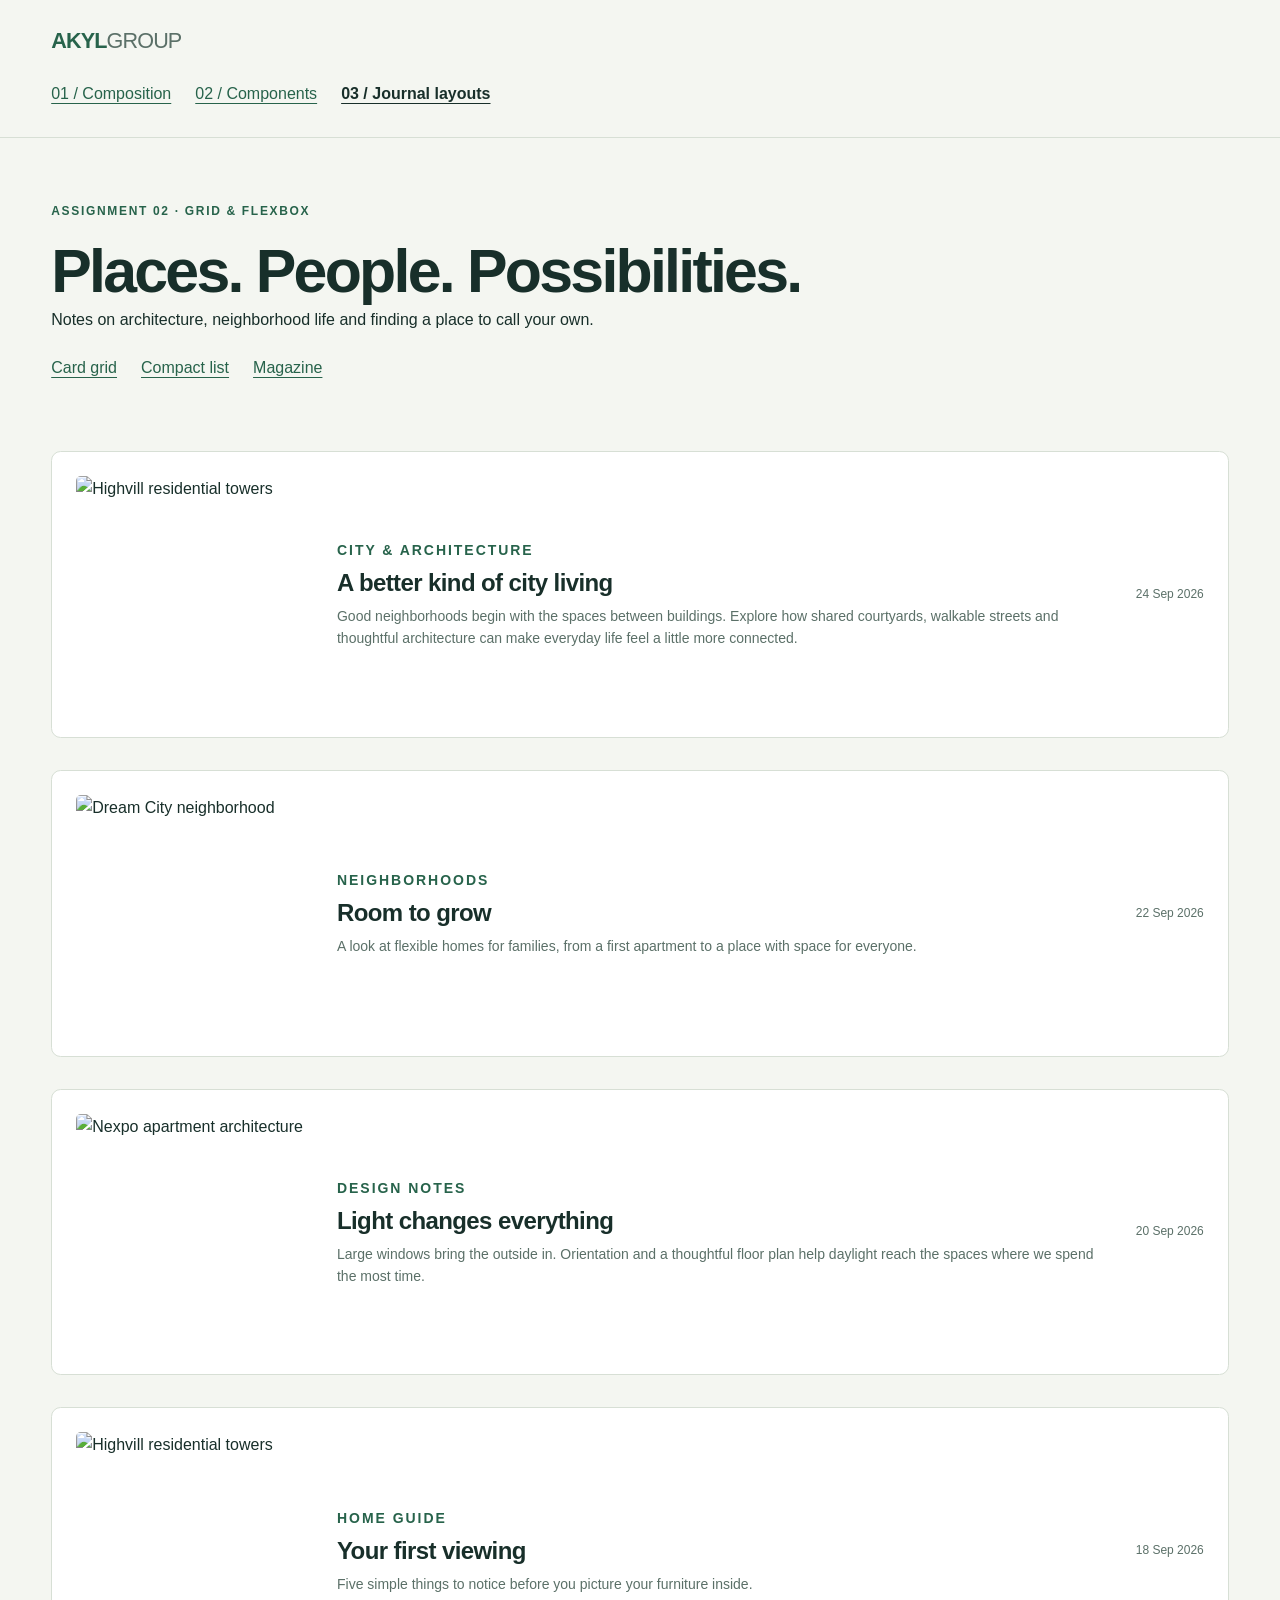
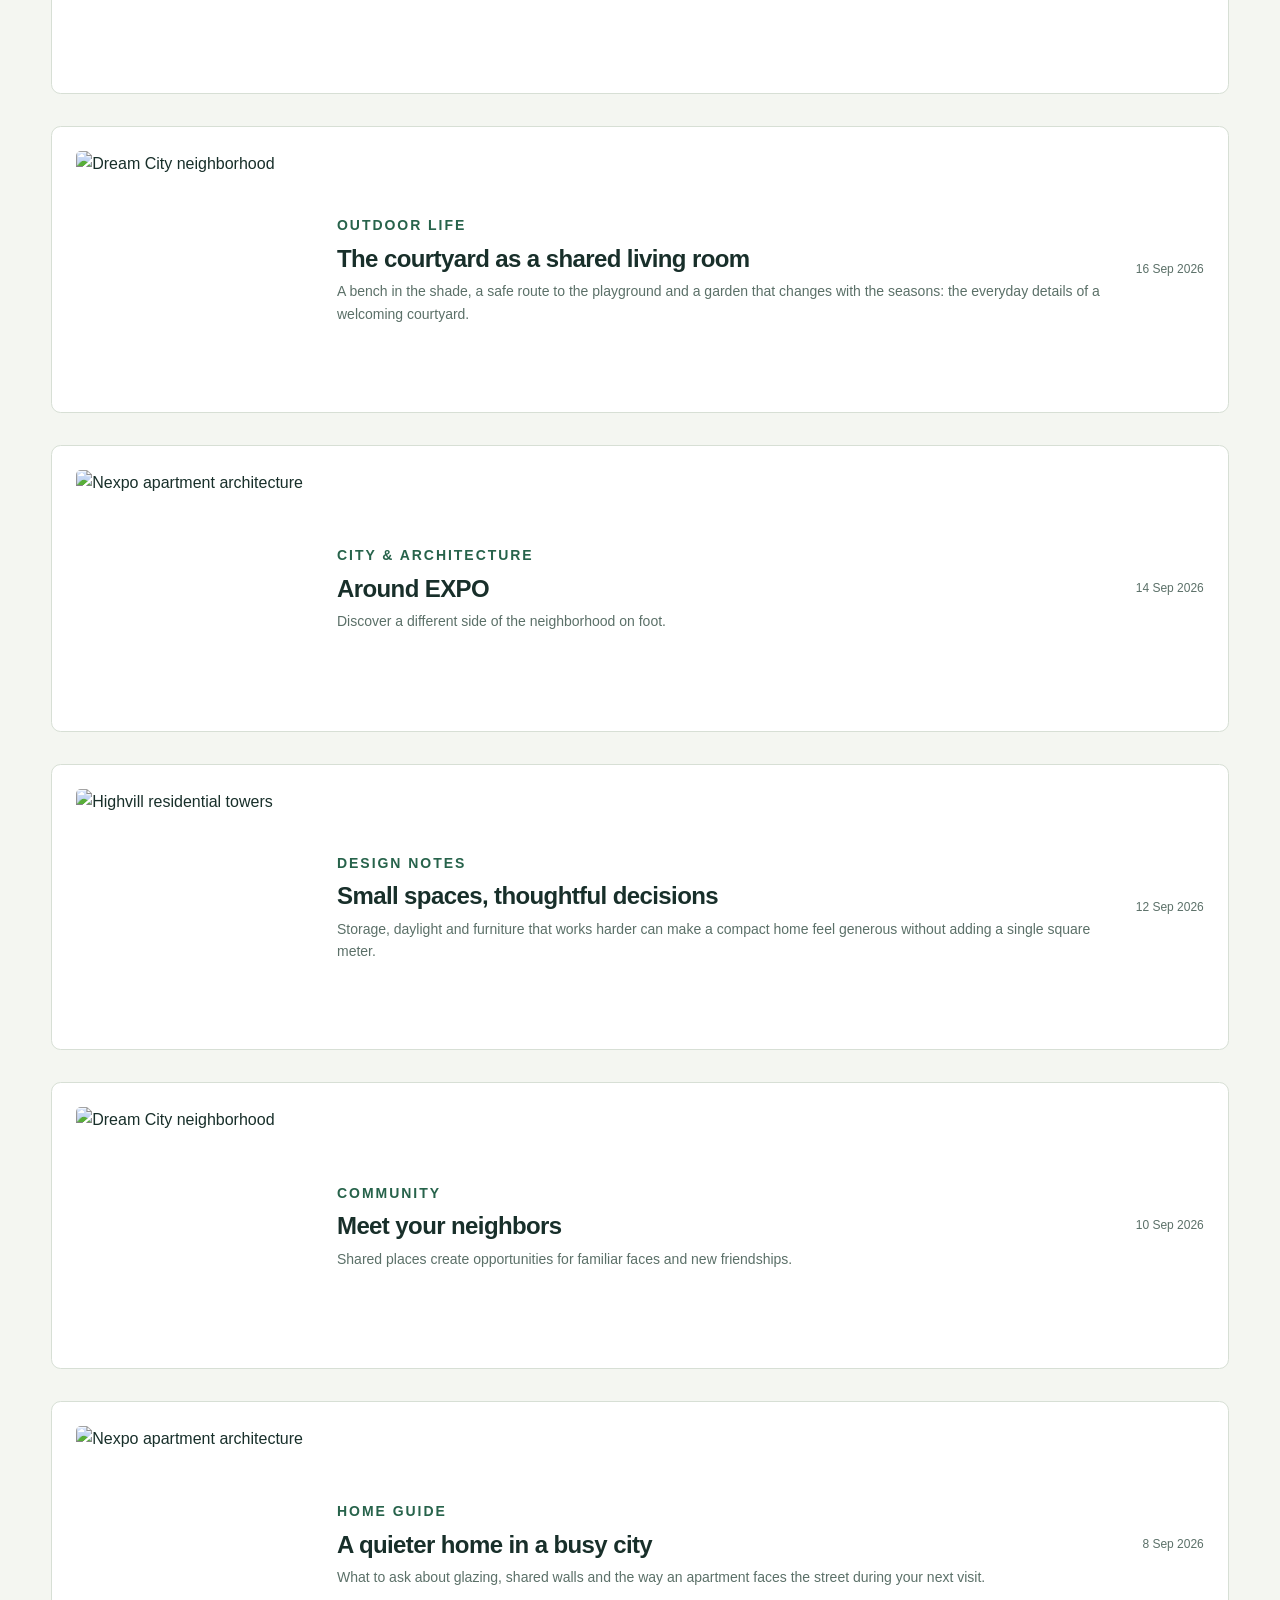
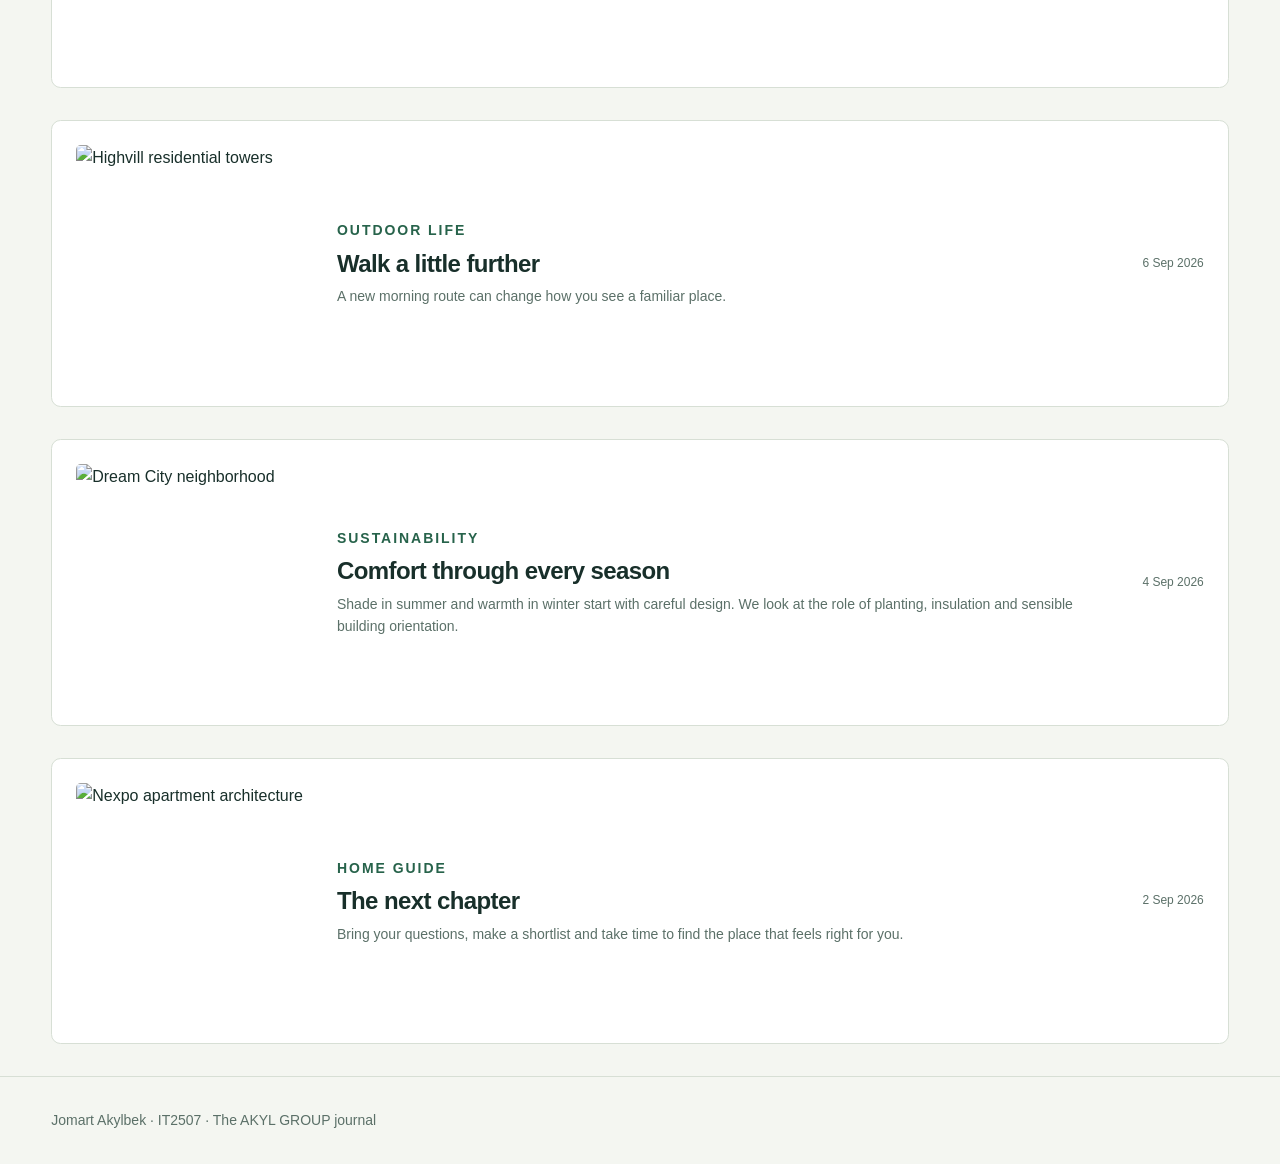
==== layouts-list.html @ 506b8854 "Add complete Assignment 2 project and report" ====
<!DOCTYPE html>
<html lang="en">
<head>
  <meta charset="UTF-8"><meta name="viewport" content="width=device-width, initial-scale=1">
  <title>The journal | AKYL GROUP</title>
  <link rel="stylesheet" href="shared.css"><link rel="stylesheet" href="layouts.css">
</head>
<body>
  <header class="site-header"><div class="shell"><a class="brand" href="../index.html">AKYL<span>GROUP</span></a><nav class="page-links" aria-label="Assignment tasks"><a href="index.html">01 / Composition</a><a href="components.html">02 / Components</a><a href="layouts.html" aria-current="page">03 / Journal layouts</a></nav></div></header>
  <main class="shell">
    <div class="intro"><p class="eyebrow">Assignment 02 · Grid &amp; Flexbox</p><h1>Places. People. Possibilities.</h1><p>Notes on architecture, neighborhood life and finding a place to call your own.</p><nav class="page-links" aria-label="Journal view"><a href="layouts.html">Card grid</a><a href="layouts-list.html">Compact list</a><a href="layouts-magazine.html">Magazine</a></nav></div>
    <div class="journal layout-list">
      <article class="journal-item" id="article-1">
        <img src="../Highvill.jpg" alt="Highvill residential towers">
        <div class="story-body"><p class="eyebrow">City &amp; architecture</p><h2>A better kind of city living</h2><p>Good neighborhoods begin with the spaces between buildings. Explore how shared courtyards, walkable streets and thoughtful architecture can make everyday life feel a little more connected.</p></div>
        <time datetime="2026-09-24">24 Sep 2026</time>
      </article>
      <article class="journal-item" id="article-2">
        <img src="../dream.city1.webp" alt="Dream City neighborhood">
        <div class="story-body"><p class="eyebrow">Neighborhoods</p><h2>Room to grow</h2><p>A look at flexible homes for families, from a first apartment to a place with space for everyone.</p></div>
        <time datetime="2026-09-22">22 Sep 2026</time>
      </article>
      <article class="journal-item" id="article-3">
        <img src="../nexpo.jpg" alt="Nexpo apartment architecture">
        <div class="story-body"><p class="eyebrow">Design notes</p><h2>Light changes everything</h2><p>Large windows bring the outside in. Orientation and a thoughtful floor plan help daylight reach the spaces where we spend the most time.</p></div>
        <time datetime="2026-09-20">20 Sep 2026</time>
      </article>
      <article class="journal-item" id="article-4">
        <img src="../Highvill.jpg" alt="Highvill residential towers">
        <div class="story-body"><p class="eyebrow">Home guide</p><h2>Your first viewing</h2><p>Five simple things to notice before you picture your furniture inside.</p></div>
        <time datetime="2026-09-18">18 Sep 2026</time>
      </article>
      <article class="journal-item" id="article-5">
        <img src="../dream.city1.webp" alt="Dream City neighborhood">
        <div class="story-body"><p class="eyebrow">Outdoor life</p><h2>The courtyard as a shared living room</h2><p>A bench in the shade, a safe route to the playground and a garden that changes with the seasons: the everyday details of a welcoming courtyard.</p></div>
        <time datetime="2026-09-16">16 Sep 2026</time>
      </article>
      <article class="journal-item" id="article-6">
        <img src="../nexpo.jpg" alt="Nexpo apartment architecture">
        <div class="story-body"><p class="eyebrow">City &amp; architecture</p><h2>Around EXPO</h2><p>Discover a different side of the neighborhood on foot.</p></div>
        <time datetime="2026-09-14">14 Sep 2026</time>
      </article>
      <article class="journal-item" id="article-7">
        <img src="../Highvill.jpg" alt="Highvill residential towers">
        <div class="story-body"><p class="eyebrow">Design notes</p><h2>Small spaces, thoughtful decisions</h2><p>Storage, daylight and furniture that works harder can make a compact home feel generous without adding a single square meter.</p></div>
        <time datetime="2026-09-12">12 Sep 2026</time>
      </article>
      <article class="journal-item" id="article-8">
        <img src="../dream.city1.webp" alt="Dream City neighborhood">
        <div class="story-body"><p class="eyebrow">Community</p><h2>Meet your neighbors</h2><p>Shared places create opportunities for familiar faces and new friendships.</p></div>
        <time datetime="2026-09-10">10 Sep 2026</time>
      </article>
      <article class="journal-item" id="article-9">
        <img src="../nexpo.jpg" alt="Nexpo apartment architecture">
        <div class="story-body"><p class="eyebrow">Home guide</p><h2>A quieter home in a busy city</h2><p>What to ask about glazing, shared walls and the way an apartment faces the street during your next visit.</p></div>
        <time datetime="2026-09-08">8 Sep 2026</time>
      </article>
      <article class="journal-item" id="article-10">
        <img src="../Highvill.jpg" alt="Highvill residential towers">
        <div class="story-body"><p class="eyebrow">Outdoor life</p><h2>Walk a little further</h2><p>A new morning route can change how you see a familiar place.</p></div>
        <time datetime="2026-09-06">6 Sep 2026</time>
      </article>
      <article class="journal-item" id="article-11">
        <img src="../dream.city1.webp" alt="Dream City neighborhood">
        <div class="story-body"><p class="eyebrow">Sustainability</p><h2>Comfort through every season</h2><p>Shade in summer and warmth in winter start with careful design. We look at the role of planting, insulation and sensible building orientation.</p></div>
        <time datetime="2026-09-04">4 Sep 2026</time>
      </article>
      <article class="journal-item" id="article-12">
        <img src="../nexpo.jpg" alt="Nexpo apartment architecture">
        <div class="story-body"><p class="eyebrow">Home guide</p><h2>The next chapter</h2><p>Bring your questions, make a shortlist and take time to find the place that feels right for you.</p></div>
        <time datetime="2026-09-02">2 Sep 2026</time>
      </article>
    </div>
  </main>
  <footer class="site-footer"><div class="shell">Jomart Akylbek · IT2507 · The AKYL GROUP journal</div></footer>
</body>
</html>
---- shared.css ----
:root {
  --ink: #182f2a;
  --muted: #5b7068;
  --paper: #f4f6f1;
  --surface: #ffffff;
  --accent: #27634b;
  --tint: #e4eee3;
  --line: #d7dfd5;
  --space-1: .5rem;
  --space-2: 1rem;
  --space-3: 1.5rem;
  --space-4: 2rem;
  font-family: Arial, Helvetica, sans-serif;
  color: var(--ink);
  background: var(--paper);
  line-height: 1.6;
}
* { box-sizing: border-box; }
body { margin: 0; }
a { color: var(--accent); text-underline-offset: .22em; }
a:hover { color: var(--ink); }
a:focus-visible { outline: .2rem solid #a96722; outline-offset: .25rem; }
img { display: block; max-inline-size: 100%; }
h1, h2, h3, p { margin: 0; }
h1, h2, h3 { line-height: 1.15; text-wrap: balance; }
h1 { font-size: clamp(2rem, 5vw, 3.8rem); letter-spacing: -.045em; }
h2 { font-size: clamp(1.5rem, 3vw, 2.2rem); letter-spacing: -.025em; }
h3 { font-size: 1.25rem; }
.shell { inline-size: min(92%, 76rem); margin-inline: auto; }
.site-header { padding-block: var(--space-3); border-block-end: 1px solid var(--line); }
.brand { font-weight: 800; letter-spacing: -.04em; text-decoration: none; font-size: 1.35rem; }
.brand span { color: var(--muted); font-weight: 400; }
.intro { padding-block: clamp(2rem, 5vw, 4rem); }
.eyebrow { color: var(--accent); text-transform: uppercase; letter-spacing: .14em; font-size: .75rem; font-weight: 700; margin-block-end: var(--space-2); }
.intro p:last-child { color: var(--muted); max-inline-size: 65ch; margin-block-start: var(--space-3); }
.page-links { margin-block-start: var(--space-2); line-height: 2.4; }
.page-links a { display: inline-block; margin-inline-end: var(--space-3); }
.page-links [aria-current="page"] { color: var(--ink); font-weight: 700; }
.button { display: inline-block; padding: .75em 1.15em; border: 1px solid var(--accent); border-radius: .35rem; background: var(--accent); color: white; text-decoration: none; font-weight: 700; text-align: center; }
.button:hover { background: var(--ink); color: white; }
.button.secondary { background: transparent; color: var(--accent); }
.button.secondary:hover { background: var(--tint); }
.site-footer { padding-block: var(--space-4); margin-block-start: var(--space-4); border-block-start: 1px solid var(--line); color: var(--muted); font-size: .875rem; }
---- layouts.css ----
/* One container class selects a layout; the twelve articles never change. */
.journal { display: grid; gap: var(--space-4); }
.journal-item { display: flex; flex-direction: column; min-inline-size: 0; overflow-wrap: anywhere; background: var(--surface); border: 1px solid var(--line); border-radius: .6rem; overflow: hidden; }
.journal-item > img { inline-size: 100%; aspect-ratio: 16 / 10; object-fit: cover; }
.story-body { display: flex; flex-direction: column; flex: 1; gap: var(--space-2); min-inline-size: 0; padding: var(--space-3); }
.story-body p { color: var(--muted); }
.story-body .eyebrow { color: var(--accent); margin: 0; }
.journal-item > time { padding: 0 var(--space-3) var(--space-3); color: var(--muted); font-size: .75rem; }
.layout-grid { grid-template-columns: repeat(auto-fit, minmax(min(100%, 19rem), 1fr)); }
.layout-list { grid-template-columns: minmax(0, 1fr); }
.layout-list .journal-item { flex-direction: row; align-items: center; gap: clamp(.5rem, 2vw, 1.5rem); padding: clamp(.5rem, 2vw, 1.5rem); }
.layout-list .journal-item > img { flex: 0 0 21%; inline-size: 21%; aspect-ratio: 1; border-radius: .3rem; }
.layout-list .story-body { padding: 0; gap: var(--space-1); }
.layout-list .journal-item > time { flex: 0 1 6em; min-inline-size: 4.5em; margin-inline-start: auto; padding: 0; text-align: end; }
.layout-list h2 { font-size: clamp(1rem, 2vw, 1.5rem); }
.layout-list .story-body p { font-size: .875rem; }
/* At least two fluid tracks; the lead spans two columns and two rows.
   The min() permits the tracks to shrink on phones without media queries. */
.layout-magazine { grid-template-columns: repeat(auto-fit, minmax(min(calc((100% - var(--space-4)) / 2), 14rem), 1fr)); grid-auto-flow: row dense; }
.layout-magazine .journal-item:first-child { grid-column: span 2; grid-row: span 2; background: var(--ink); color: white; }
.layout-magazine .journal-item:first-child .story-body p,
.layout-magazine .journal-item:first-child > time { color: #c6dbce; }
.layout-magazine .journal-item:first-child h2 { font-size: clamp(1.8rem, 4vw, 3.5rem); }
.layout-magazine .journal-item:not(:first-child) .story-body { padding: clamp(.65rem, 2vw, 1.5rem); }
.layout-magazine .journal-item:not(:first-child) h2 { font-size: clamp(1rem, 2vw, 1.3rem); }
.layout-magazine .journal-item:not(:first-child) .story-body p { font-size: .875rem; }
.layout-magazine .journal-item:not(:first-child) > time { padding-inline: clamp(.65rem, 2vw, 1.5rem); }
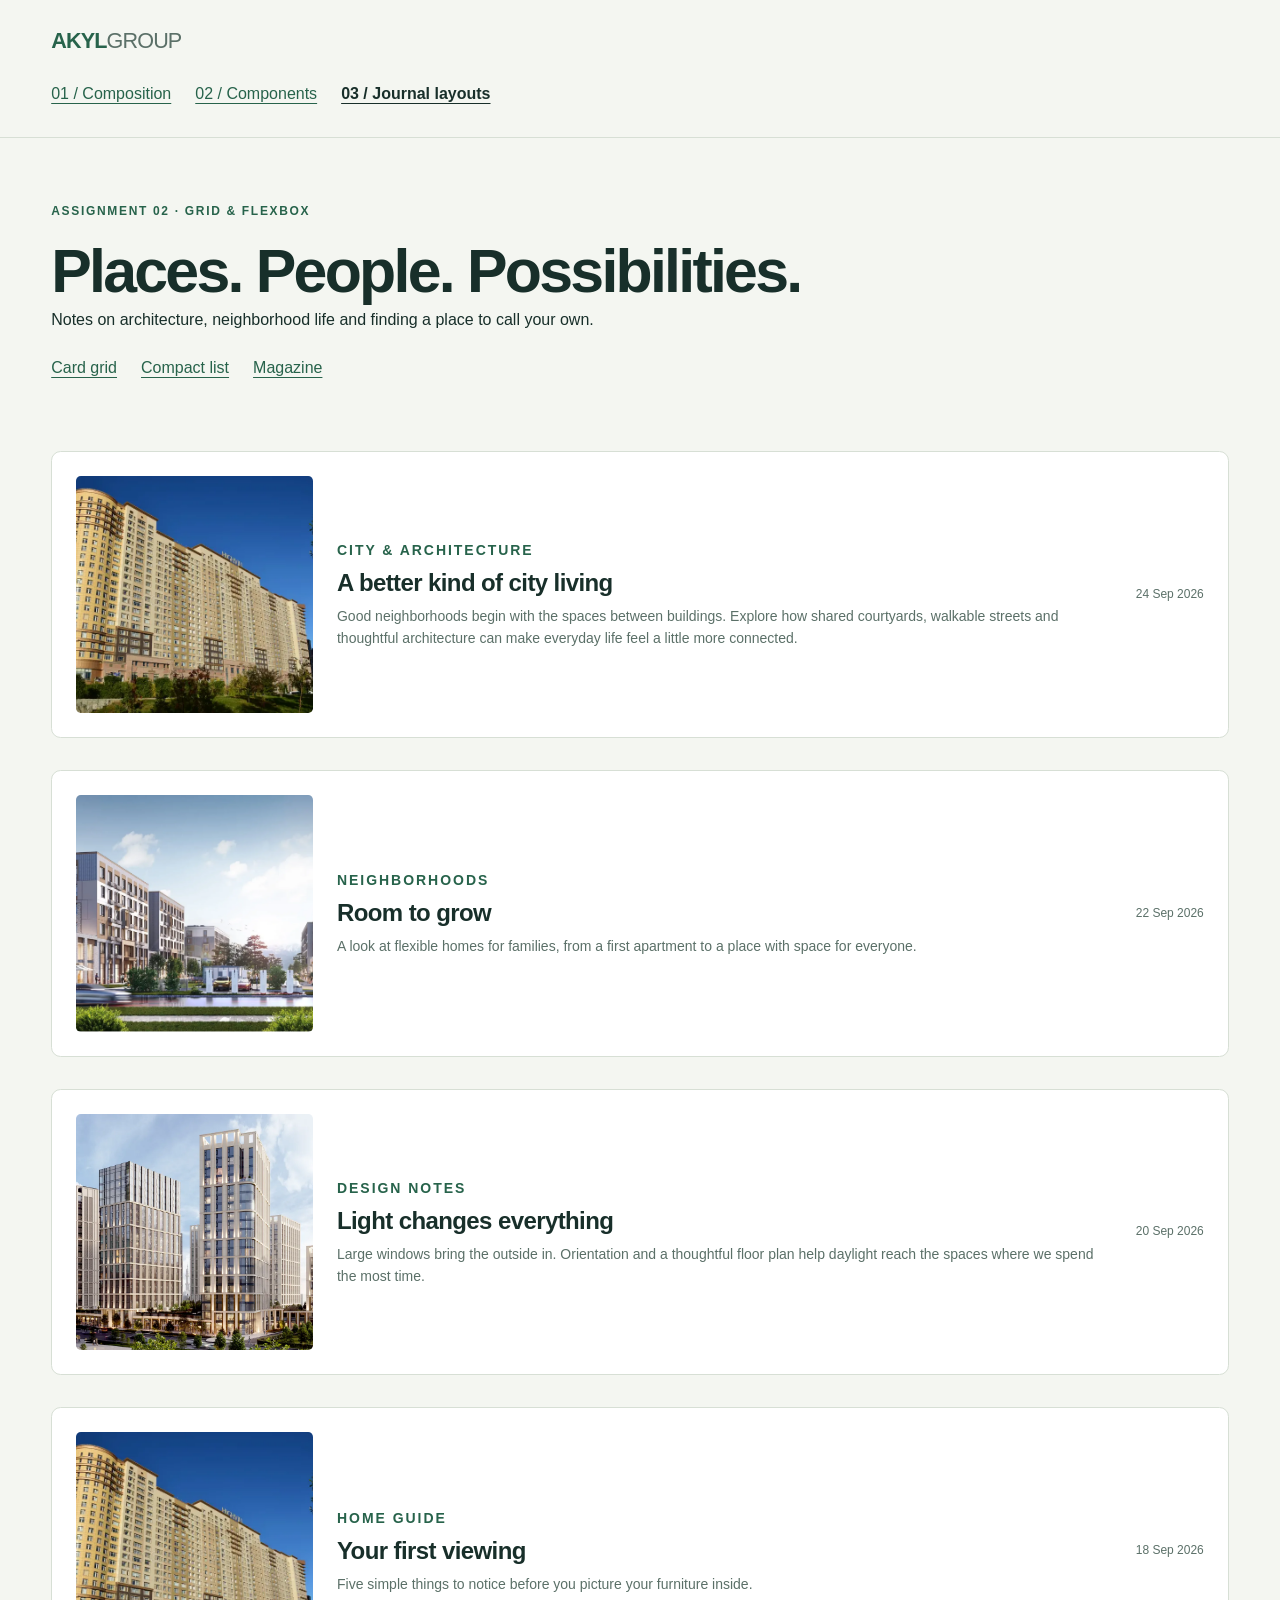
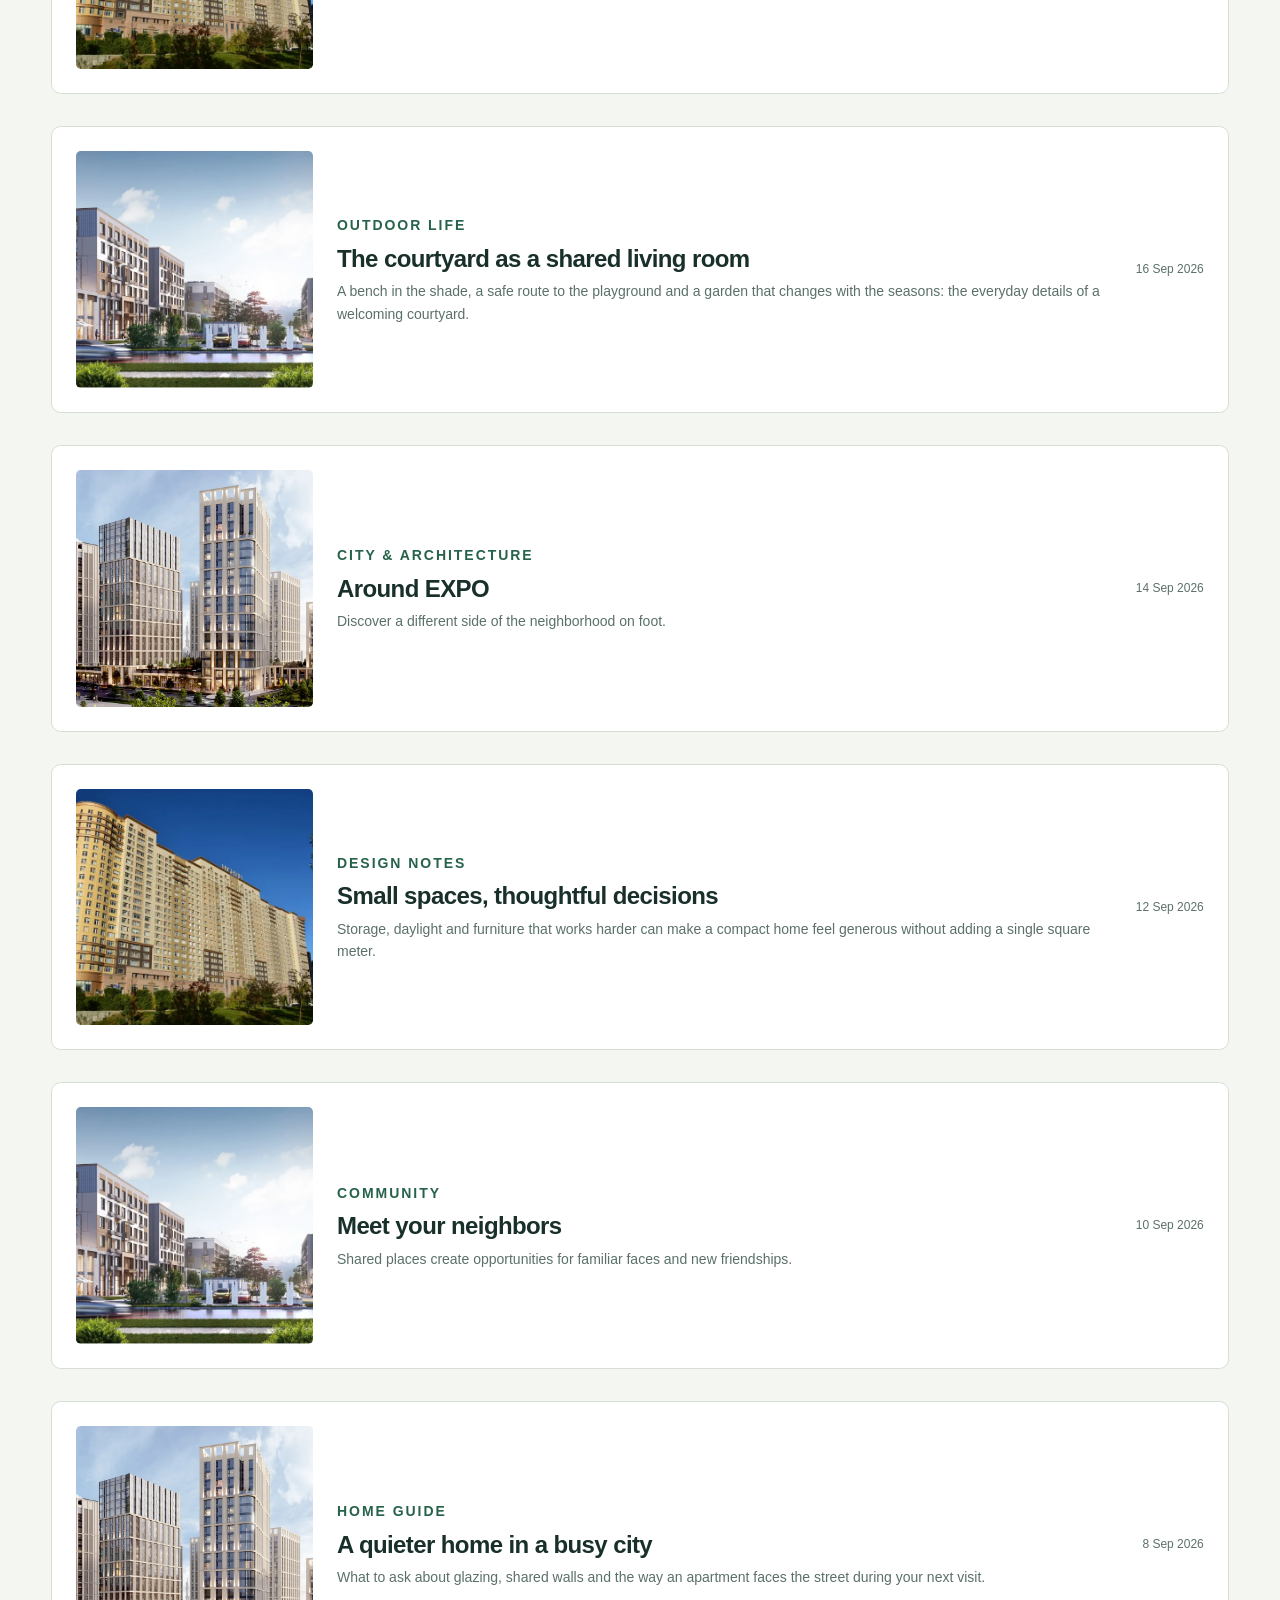
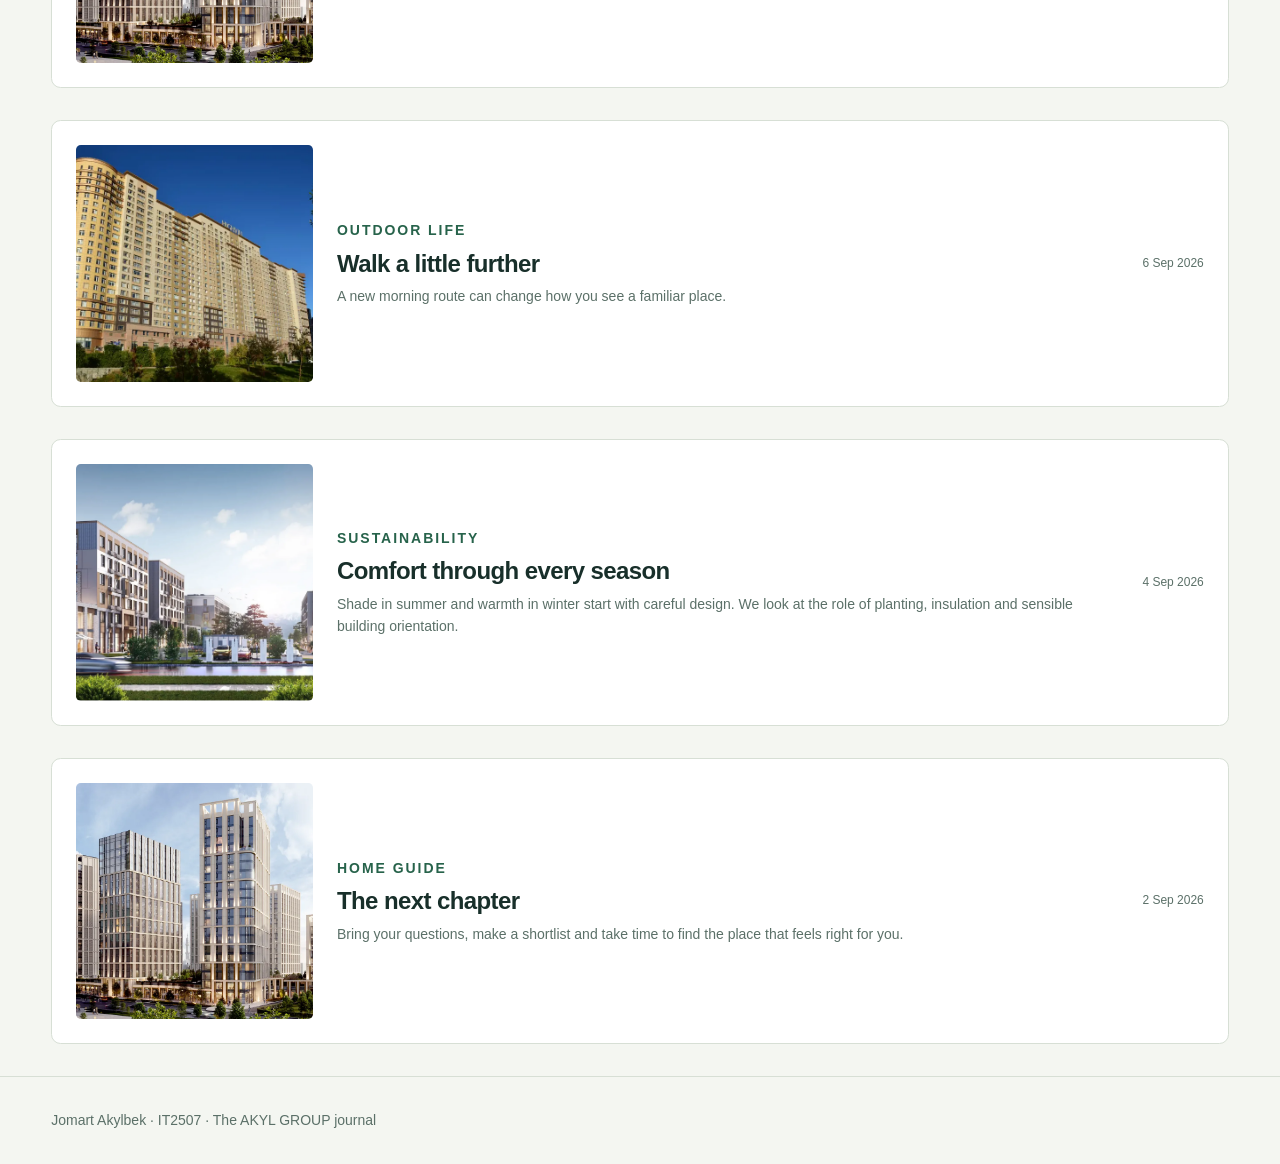
==== commit 8b433873: "Fix image paths and add photos" ====
--- a/layouts-list.html
+++ b/layouts-list.html
@@ -11,62 +11,62 @@
     <div class="intro"><p class="eyebrow">Assignment 02 · Grid &amp; Flexbox</p><h1>Places. People. Possibilities.</h1><p>Notes on architecture, neighborhood life and finding a place to call your own.</p><nav class="page-links" aria-label="Journal view"><a href="layouts.html">Card grid</a><a href="layouts-list.html">Compact list</a><a href="layouts-magazine.html">Magazine</a></nav></div>
     <div class="journal layout-list">
       <article class="journal-item" id="article-1">
-        <img src="../Highvill.jpg" alt="Highvill residential towers">
+        <img src="images/Highvill.jpg" alt="Highvill residential towers">
         <div class="story-body"><p class="eyebrow">City &amp; architecture</p><h2>A better kind of city living</h2><p>Good neighborhoods begin with the spaces between buildings. Explore how shared courtyards, walkable streets and thoughtful architecture can make everyday life feel a little more connected.</p></div>
         <time datetime="2026-09-24">24 Sep 2026</time>
       </article>
       <article class="journal-item" id="article-2">
-        <img src="../dream.city1.webp" alt="Dream City neighborhood">
+        <img src="images/dream.city1.webp" alt="Dream City neighborhood">
         <div class="story-body"><p class="eyebrow">Neighborhoods</p><h2>Room to grow</h2><p>A look at flexible homes for families, from a first apartment to a place with space for everyone.</p></div>
         <time datetime="2026-09-22">22 Sep 2026</time>
       </article>
       <article class="journal-item" id="article-3">
-        <img src="../nexpo.jpg" alt="Nexpo apartment architecture">
+        <img src="images/nexpo.jpg" alt="Nexpo apartment architecture">
         <div class="story-body"><p class="eyebrow">Design notes</p><h2>Light changes everything</h2><p>Large windows bring the outside in. Orientation and a thoughtful floor plan help daylight reach the spaces where we spend the most time.</p></div>
         <time datetime="2026-09-20">20 Sep 2026</time>
       </article>
       <article class="journal-item" id="article-4">
-        <img src="../Highvill.jpg" alt="Highvill residential towers">
+        <img src="images/Highvill.jpg" alt="Highvill residential towers">
         <div class="story-body"><p class="eyebrow">Home guide</p><h2>Your first viewing</h2><p>Five simple things to notice before you picture your furniture inside.</p></div>
         <time datetime="2026-09-18">18 Sep 2026</time>
       </article>
       <article class="journal-item" id="article-5">
-        <img src="../dream.city1.webp" alt="Dream City neighborhood">
+        <img src="images/dream.city1.webp" alt="Dream City neighborhood">
         <div class="story-body"><p class="eyebrow">Outdoor life</p><h2>The courtyard as a shared living room</h2><p>A bench in the shade, a safe route to the playground and a garden that changes with the seasons: the everyday details of a welcoming courtyard.</p></div>
         <time datetime="2026-09-16">16 Sep 2026</time>
       </article>
       <article class="journal-item" id="article-6">
-        <img src="../nexpo.jpg" alt="Nexpo apartment architecture">
+        <img src="images/nexpo.jpg" alt="Nexpo apartment architecture">
         <div class="story-body"><p class="eyebrow">City &amp; architecture</p><h2>Around EXPO</h2><p>Discover a different side of the neighborhood on foot.</p></div>
         <time datetime="2026-09-14">14 Sep 2026</time>
       </article>
       <article class="journal-item" id="article-7">
-        <img src="../Highvill.jpg" alt="Highvill residential towers">
+        <img src="images/Highvill.jpg" alt="Highvill residential towers">
         <div class="story-body"><p class="eyebrow">Design notes</p><h2>Small spaces, thoughtful decisions</h2><p>Storage, daylight and furniture that works harder can make a compact home feel generous without adding a single square meter.</p></div>
         <time datetime="2026-09-12">12 Sep 2026</time>
       </article>
       <article class="journal-item" id="article-8">
-        <img src="../dream.city1.webp" alt="Dream City neighborhood">
+        <img src="images/dream.city1.webp" alt="Dream City neighborhood">
         <div class="story-body"><p class="eyebrow">Community</p><h2>Meet your neighbors</h2><p>Shared places create opportunities for familiar faces and new friendships.</p></div>
         <time datetime="2026-09-10">10 Sep 2026</time>
       </article>
       <article class="journal-item" id="article-9">
-        <img src="../nexpo.jpg" alt="Nexpo apartment architecture">
+        <img src="images/nexpo.jpg" alt="Nexpo apartment architecture">
         <div class="story-body"><p class="eyebrow">Home guide</p><h2>A quieter home in a busy city</h2><p>What to ask about glazing, shared walls and the way an apartment faces the street during your next visit.</p></div>
         <time datetime="2026-09-08">8 Sep 2026</time>
       </article>
       <article class="journal-item" id="article-10">
-        <img src="../Highvill.jpg" alt="Highvill residential towers">
+        <img src="images/Highvill.jpg" alt="Highvill residential towers">
         <div class="story-body"><p class="eyebrow">Outdoor life</p><h2>Walk a little further</h2><p>A new morning route can change how you see a familiar place.</p></div>
         <time datetime="2026-09-06">6 Sep 2026</time>
       </article>
       <article class="journal-item" id="article-11">
-        <img src="../dream.city1.webp" alt="Dream City neighborhood">
+        <img src="images/dream.city1.webp" alt="Dream City neighborhood">
         <div class="story-body"><p class="eyebrow">Sustainability</p><h2>Comfort through every season</h2><p>Shade in summer and warmth in winter start with careful design. We look at the role of planting, insulation and sensible building orientation.</p></div>
         <time datetime="2026-09-04">4 Sep 2026</time>
       </article>
       <article class="journal-item" id="article-12">
-        <img src="../nexpo.jpg" alt="Nexpo apartment architecture">
+        <img src="images/nexpo.jpg" alt="Nexpo apartment architecture">
         <div class="story-body"><p class="eyebrow">Home guide</p><h2>The next chapter</h2><p>Bring your questions, make a shortlist and take time to find the place that feels right for you.</p></div>
         <time datetime="2026-09-02">2 Sep 2026</time>
       </article>
